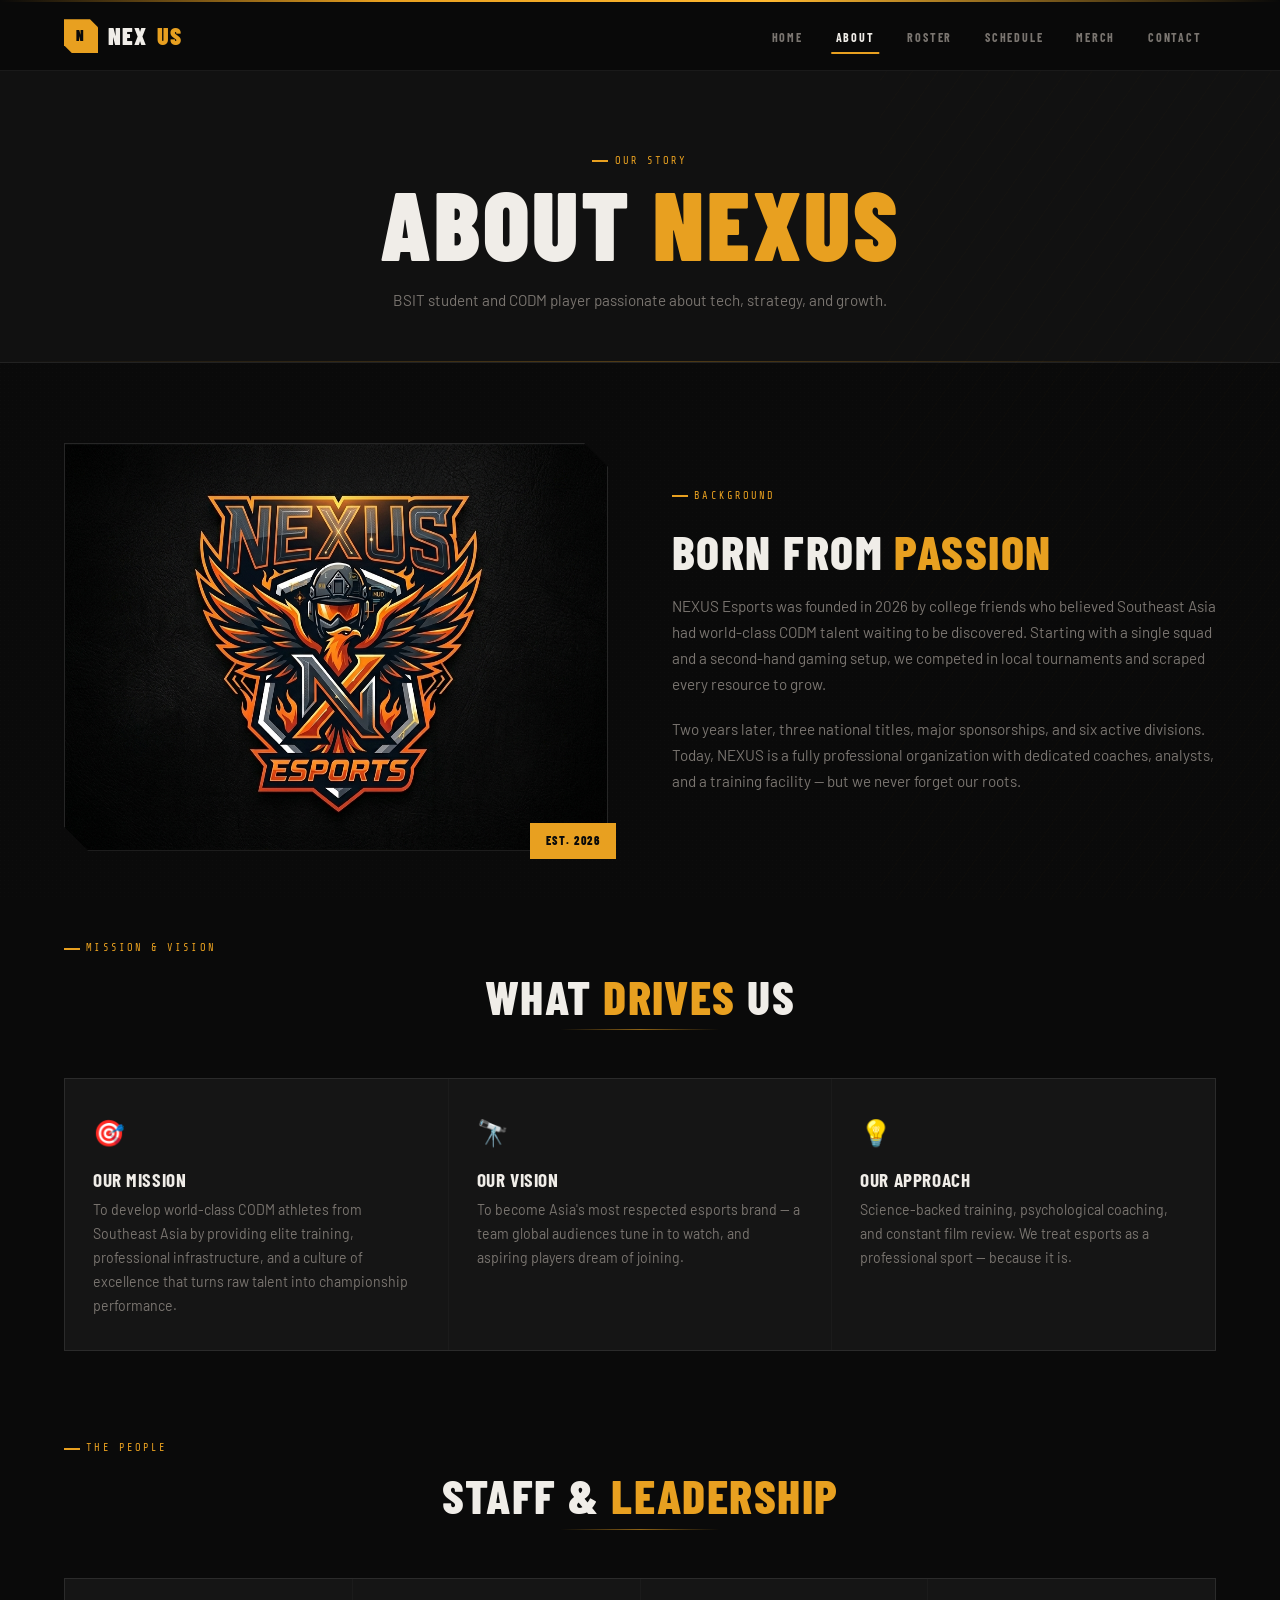
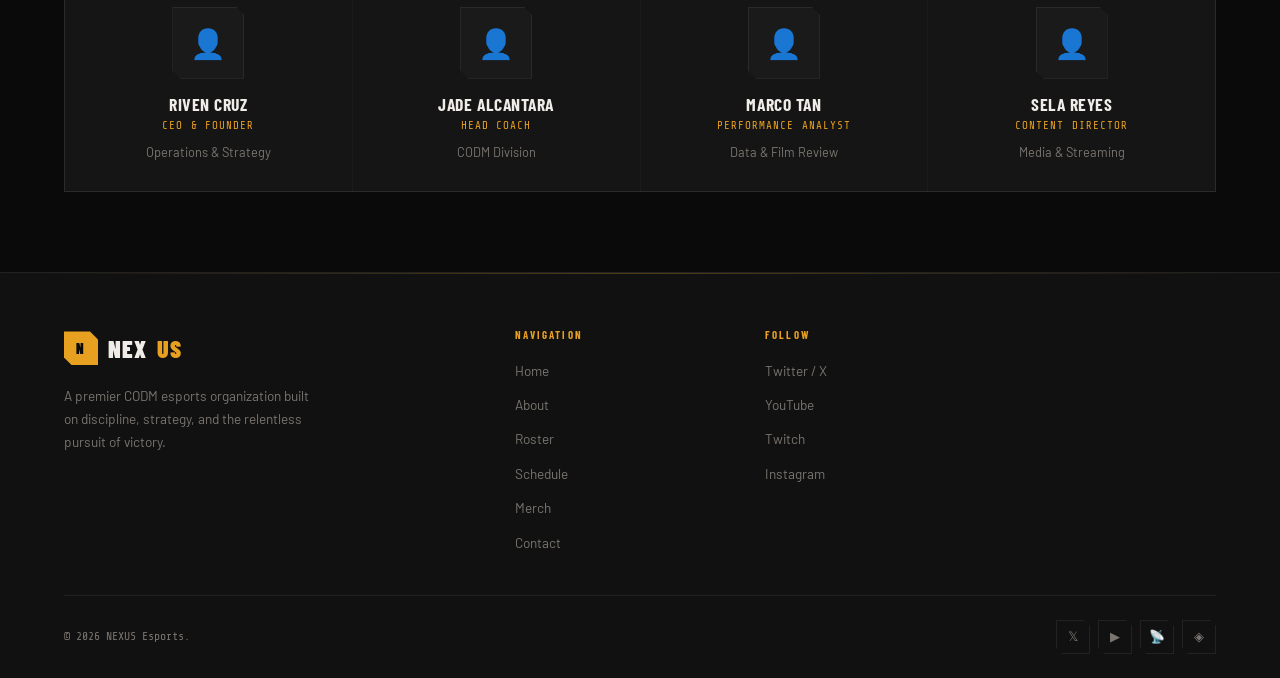
==== src/pages/about.html @ 5bbe3cc0 "init repo" ====
<!DOCTYPE html>
<html lang="en">
<head>
  <meta charset="UTF-8" />
  <meta name="viewport" content="width=device-width, initial-scale=1.0" />
  <title>About — NEXUS Esports</title>
  <link rel="stylesheet" href="../css/style.css" />
</head>
<body>

  <header>
    <div class="nav-container">
      <a href="../../index.html" class="logo">
        <div class="logo-mark">N</div>
        NEX<span>US</span>
      </a>
      <button class="hamburger" id="hamburger" aria-label="Toggle menu">
        <span></span><span></span><span></span>
      </button>
      <nav>
        <ul id="nav-menu">
          <li><a href="../../index.html">Home</a></li>
          <li><a href="about.html" class="active">About</a></li>
          <li><a href="roster.html">Roster</a></li>
          <li><a href="schedule.html">Schedule</a></li>
          <li><a href="merch.html">Merch</a></li>
          <li><a href="contact.html">Contact</a></li>
        </ul>
      </nav>
    </div>
  </header>

  <main>
    <section class="page-hero">
      <div class="container">
        <p class="tag" style="justify-content:center;">Our Story</p>
        <h1>About <span style="color:var(--orange)">NEXUS</span></h1>
        <p>BSIT student and CODM player passionate about tech, strategy, and growth.</p>
      </div>
    </section>

    <section class="section">
      <div class="container">
        <div class="about-layout">

          <div class="about-image-wrap">
             <img src="../images/bg.png" alt="NEXUS Esports Team" class="img-frame" />
            <div class="about-badge">EST. 2026</div>
          </div>

          <div class="about-text">
            <p class="tag">Background</p>
            <h2>Born From <span style="color:var(--orange)">Passion</span></h2>
            <p>
              NEXUS Esports was founded in 2026 by college friends who believed Southeast Asia
              had world-class CODM talent waiting to be discovered. Starting with a single squad
              and a second-hand gaming setup, we competed in local tournaments and scraped every resource to grow.
            </p>

            <p>
              Two years later, three national titles, major sponsorships, 
              and six active divisions. Today, NEXUS is a fully professional 
              organization with dedicated coaches, analysts, and a training
              facility — but we never forget our roots.
              </p>
          </div>
        </div>
      </div>
    </section>

    <section class="section" style="padding-top:0;">
      <div class="container">
        <p class="tag">Mission & Vision</p>
        <h2 class="section-title">What <span>Drives</span> Us</h2>
        <hr class="divider">

        <div class="featured-grid">
          <article class="featured-card">
            <span class="card-icon">🎯</span>
            <h3>Our Mission</h3>
            <p>To develop world-class CODM athletes from Southeast Asia by providing elite training, professional infrastructure, and a culture of excellence that turns raw talent into championship performance.</p>
          </article>

          <article class="featured-card">
            <span class="card-icon">🔭</span>
            <h3>Our Vision</h3>
            <p>To become Asia's most respected esports brand — a team global audiences tune in to watch, and aspiring players dream of joining.</p>
          </article>

          <article class="featured-card">
            <span class="card-icon">💡</span>
            <h3>Our Approach</h3>
            <p>Science-backed training, psychological coaching, and constant film review. We treat esports as a professional sport — because it is.</p>
          </article>
        </div>
      </div>
    </section>

    <section class="section" style="padding-top:0;">
      <div class="container">
        <p class="tag">The People</p>
        <h2 class="section-title">Staff & <span>Leadership</span></h2>
        <hr class="divider">

        <div class="members-grid">
          <div class="member-card">
            <div class="member-avatar">👤</div>
            <h3>Riven Cruz</h3>
            <span class="member-role">CEO & Founder</span>
            <span class="member-game">Operations & Strategy</span>
          </div>
          <div class="member-card">
            <div class="member-avatar">👤</div>
            <h3>Jade Alcantara</h3>
            <span class="member-role">Head Coach</span>
            <span class="member-game">CODM Division</span>
          </div>
          <div class="member-card">
            <div class="member-avatar">👤</div>
            <h3>Marco Tan</h3>
            <span class="member-role">Performance Analyst</span>
            <span class="member-game">Data & Film Review</span>
          </div>
          <div class="member-card">
            <div class="member-avatar">👤</div>
            <h3>Sela Reyes</h3>
            <span class="member-role">Content Director</span>
            <span class="member-game">Media & Streaming</span>
          </div>
        </div>
      </div>
    </section>
  </main>

  <footer>
    <div class="container">
      <div class="footer-grid">
        <div class="footer-brand">
          <a href="../../index.html" class="logo">
            <div class="logo-mark">N</div>
            NEX<span>US</span>
          </a>
          <p>
            A premier CODM esports organization built on discipline, strategy, and the relentless pursuit of victory.
          </p>

        </div>
        <div class="footer-col">
          <h4>Navigation</h4>
          <ul>
            <li><a href="../../index.html">Home</a></li>
            <li><a href="about.html">About</a></li>
            <li><a href="roster.html">Roster</a></li>
            <li><a href="schedule.html">Schedule</a></li>
            <li><a href="merch.html">Merch</a></li>
          <li><a href="contact.html">Contact</a></li>
          </ul>
        </div>
        <div class="footer-col">
          <h4>Follow</h4>
          <ul>
            <li><a href="#">Twitter / X</a></li>
            <li><a href="#">YouTube</a></li>
            <li><a href="#">Twitch</a></li>
            <li><a href="#">Instagram</a></li>
          </ul>
        </div>
      </div>
      <div class="footer-bottom">
        <p>© 2026 NEXUS Esports.</p>
        <div class="social-links">
          <a href="#" aria-label="Twitter">𝕏</a>
          <a href="#" aria-label="YouTube">▶</a>
          <a href="#" aria-label="Twitch">📡</a>
          <a href="#" aria-label="Instagram">◈</a>
        </div>
      </div>
    </div>
  </footer>

  <script>
    const hamburger = document.getElementById('hamburger');
    const navMenu   = document.getElementById('nav-menu');
    hamburger.addEventListener('click', () => navMenu.classList.toggle('open'));
  </script>
</body>
</html>
---- src/css/style.css ----
/* ============================================================
   NEXUS ESPORTS — CODM EDITION
   Call of Duty Mobile Esports Theme
   ============================================================ */

@import url('https://fonts.googleapis.com/css2?family=Barlow+Condensed:ital,wght@0,400;0,600;0,700;0,800;0,900;1,700&family=Barlow:wght@300;400;500;600&family=Share+Tech+Mono&display=swap');

/* ── CSS Variables ── */
:root {
  --bg-dark:      #0a0a0a;
  --bg-mid:       #111111;
  --bg-card:      #151515;
  --bg-card2:     #1a1a1a;
  --orange:       #e8a020;
  --orange-dim:   #b87a10;
  --orange-bright:#ffb830;
  --red:          #c8302a;
  --white:        #f0ede8;
  --text-muted:   #7a7570;
  --border:       rgba(232,160,32,0.2);
  --border-dim:   rgba(255,255,255,0.07);
  --glow:         0 0 20px rgba(232,160,32,0.35);
  --glow-strong:  0 0 40px rgba(232,160,32,0.55);
  --font-display: 'Barlow Condensed', sans-serif;
  --font-body:    'Barlow', sans-serif;
  --font-mono:    'Share Tech Mono', monospace;
}

/* ── Reset & Base ── */
*, *::before, *::after { box-sizing: border-box; margin: 0; padding: 0; }
html { scroll-behavior: smooth; }

body {
  background-color: var(--bg-dark);
  color: var(--white);
  font-family: var(--font-body);
  font-size: 1rem;
  line-height: 1.65;
  overflow-x: hidden;
}

/* Subtle noise texture overlay */
body::before {
  content: '';
  position: fixed;
  inset: 0;
  background-image: url("data:image/svg+xml,%3Csvg xmlns='http://www.w3.org/2000/svg' width='4' height='4'%3E%3Crect width='1' height='1' fill='rgba(255,255,255,0.015)'/%3E%3C/svg%3E");
  background-size: 4px 4px;
  pointer-events: none;
  z-index: 0;
}

/* Diagonal stripes accent (subtle) */
body::after {
  content: '';
  position: fixed;
  top: 0; right: 0;
  width: 400px; height: 100vh;
  background: repeating-linear-gradient(
    -55deg,
    transparent,
    transparent 20px,
    rgba(232,160,32,0.015) 20px,
    rgba(232,160,32,0.015) 21px
  );
  pointer-events: none;
  z-index: 0;
}

/* ── Typography ── */
h1, h2, h3, h4 {
  font-family: var(--font-display);
  letter-spacing: 0.03em;
  line-height: 1.1;
  text-transform: uppercase;
}

h1 { font-size: clamp(2.8rem, 8vw, 6rem); font-weight: 900; }
h2 { font-size: clamp(1.8rem, 4vw, 3rem); font-weight: 800; }
h3 { font-size: clamp(1.2rem, 2.5vw, 1.6rem); font-weight: 700; }
h4 { font-size: 1rem; font-weight: 700; letter-spacing: 0.1em; }

p { font-size: 0.95rem; color: var(--text-muted); font-weight: 400; line-height: 1.7; }

a { color: var(--orange); text-decoration: none; transition: color 0.25s; }
a:hover { color: var(--orange-bright); }

img { max-width: 100%; display: block; }
ul { list-style: none; }

/* ── Utility ── */
.container {
  max-width: 1200px;
  margin: 0 auto;
  padding: 0 1.5rem;
  position: relative;
  z-index: 1;
}

.section { padding: 5rem 0; }

.section-title {
  text-align: center;
  margin-bottom: 0.4rem;
  color: var(--white);
}

.section-title span { color: var(--orange); }

.tag {
  display: inline-flex;
  align-items: center;
  gap: 0.4rem;
  font-family: var(--font-mono);
  font-size: 0.65rem;
  color: var(--orange);
  letter-spacing: 0.2em;
  text-transform: uppercase;
  margin-bottom: 0.75rem;
}

.tag::before {
  content: '';
  display: inline-block;
  width: 16px;
  height: 2px;
  background: var(--orange);
}

.divider {
  height: 1px;
  background: linear-gradient(90deg, transparent, var(--orange), transparent);
  margin: 0 auto 3rem;
  width: 160px;
  border: none;
  opacity: 0.6;
}

/* Clip-path accent corner */
.clip-corner {
  clip-path: polygon(0 0, calc(100% - 16px) 0, 100% 16px, 100% 100%, 0 100%);
}

.clip-corner-both {
  clip-path: polygon(0 0, calc(100% - 16px) 0, 100% 16px, 100% 100%, 16px 100%, 0 calc(100% - 16px));
}

/* ── Buttons ── */
.btn {
  display: inline-block;
  font-family: var(--font-display);
  font-size: 0.85rem;
  font-weight: 800;
  letter-spacing: 0.2em;
  text-transform: uppercase;
  padding: 0.8rem 2.2rem;
  cursor: pointer;
  transition: all 0.25s ease;
  border: none;
  clip-path: polygon(0 0, calc(100% - 10px) 0, 100% 10px, 100% 100%, 10px 100%, 0 calc(100% - 10px));
}

.btn-primary {
  background: var(--orange);
  color: #0a0a0a;
}
.btn-primary:hover {
  background: var(--orange-bright);
  color: #0a0a0a;
  box-shadow: var(--glow);
  transform: translateY(-2px);
}

.btn-outline {
  background: transparent;
  color: var(--white);
  border: 1px solid rgba(255,255,255,0.25);
  clip-path: polygon(0 0, calc(100% - 10px) 0, 100% 10px, 100% 100%, 10px 100%, 0 calc(100% - 10px));
}
.btn-outline:hover {
  border-color: var(--orange);
  color: var(--orange);
  transform: translateY(-2px);
}

/* ── Header / Nav ── */
header {
  position: sticky;
  top: 0;
  z-index: 999;
  background: rgba(10,10,10,0.97);
  backdrop-filter: blur(16px);
  border-bottom: 1px solid var(--border-dim);
}

/* Top accent bar */
header::before {
  content: '';
  display: block;
  height: 2px;
  background: linear-gradient(90deg, transparent 0%, var(--orange) 30%, var(--orange-bright) 60%, transparent 100%);
}

.nav-container {
  display: flex;
  align-items: center;
  justify-content: space-between;
  padding: 0.9rem 1.5rem;
  max-width: 1200px;
  margin: 0 auto;
}

.logo {
  display: flex;
  align-items: center;
  gap: 0.6rem;
  font-family: var(--font-display);
  font-size: 1.5rem;
  font-weight: 900;
  color: var(--white);
  text-decoration: none;
  text-transform: uppercase;
  letter-spacing: 0.05em;
}

.logo-mark {
  width: 34px;
  height: 34px;
  background: var(--orange);
  clip-path: polygon(0 0, calc(100% - 8px) 0, 100% 8px, 100% 100%, 8px 100%, 0 calc(100% - 8px));
  display: flex;
  align-items: center;
  justify-content: center;
  font-size: 0.9rem;
  font-weight: 900;
  color: #0a0a0a;
  flex-shrink: 0;
}

.logo span { color: var(--orange); }

nav ul {
  display: flex;
  gap: 0.25rem;
  align-items: center;
}

nav ul li a {
  font-family: var(--font-display);
  font-size: 0.75rem;
  font-weight: 700;
  letter-spacing: 0.15em;
  text-transform: uppercase;
  color: var(--text-muted);
  transition: color 0.25s;
  padding: 0.5rem 0.9rem;
  position: relative;
}

nav ul li a::after {
  content: '';
  position: absolute;
  bottom: -2px; left: 50%;
  transform: translateX(-50%);
  width: 0; height: 2px;
  background: var(--orange);
  transition: width 0.25s;
}

nav ul li a:hover,
nav ul li a.active {
  color: var(--white);
}

nav ul li a:hover::after,
nav ul li a.active::after { width: 70%; }

/* Hamburger */
.hamburger {
  display: none;
  flex-direction: column;
  gap: 5px;
  cursor: pointer;
  background: none;
  border: none;
  padding: 4px;
}

.hamburger span {
  display: block;
  width: 22px;
  height: 2px;
  background: var(--white);
  transition: all 0.3s;
}

/* ── Hero ── */
.hero {
  min-height: 100vh;
  display: flex;
  align-items: center;
  position: relative;
  overflow: hidden;
}

.hero-bg {
  position: absolute;
  inset: 0;
  z-index: 0;
}

/* Dark camo-inspired abstract background */
.hero-bg::before {
  content: '';
  position: absolute;
  inset: 0;
  background:
    radial-gradient(ellipse 80% 70% at 70% 50%, rgba(232,160,32,0.06) 0%, transparent 60%),
    radial-gradient(ellipse 50% 60% at 20% 30%, rgba(200,48,42,0.04) 0%, transparent 50%),
    linear-gradient(180deg, rgba(10,10,10,0) 0%, rgba(10,10,10,0.5) 100%);
}

/* Tactical grid lines */
.hero-bg::after {
  content: '';
  position: absolute;
  inset: 0;
  background-image:
    linear-gradient(rgba(255,255,255,0.025) 1px, transparent 1px),
    linear-gradient(90deg, rgba(255,255,255,0.025) 1px, transparent 1px);
  background-size: 60px 60px;
  mask-image: linear-gradient(to right, transparent 0%, black 30%, black 70%, transparent 100%);
}

.hero-content {
  position: relative;
  z-index: 1;
  max-width: 750px;
}

.hero-eyebrow {
  font-family: var(--font-mono);
  font-size: 0.7rem;
  color: var(--orange);
  letter-spacing: 0.25em;
  text-transform: uppercase;
  margin-bottom: 1rem;
  display: flex;
  align-items: center;
  gap: 0.75rem;
}

.hero-eyebrow::before {
  content: '';
  display: inline-block;
  width: 24px;
  height: 1px;
  background: var(--orange);
}

.hero h1 {
  margin-bottom: 1.2rem;
  color: var(--white);
  font-style: italic;
  line-height: 0.95;
}

.hero h1 .highlight {
  color: var(--orange);
  -webkit-text-stroke: 0px;
}

.hero h1 .outline-text {
  -webkit-text-stroke: 1.5px var(--white);
  color: transparent;
}

.hero > .container > .hero-content > p {
  font-size: 1rem;
  color: var(--text-muted);
  margin-bottom: 2.5rem;
  max-width: 520px;
  border-left: 2px solid var(--orange);
  padding-left: 1rem;
}

.hero-buttons {
  display: flex;
  gap: 1rem;
  flex-wrap: wrap;
}

/* Side accent panel */
.hero-panel {
  position: absolute;
  right: 0;
  top: 0;
  width: 42%;
  height: 100%;
  z-index: 0;
  overflow: hidden;
}

.hero-panel::before {
  content: '';
  position: absolute;
  inset: 0;
  background: linear-gradient(135deg, #0a0a0a 0%, #141414 40%, #111111 100%);
  clip-path: polygon(15% 0%, 100% 0%, 100% 100%, 0% 100%);
}

/* Crosshair decoration */
.crosshair {
  position: absolute;
  right: 12%;
  top: 50%;
  transform: translateY(-50%);
  width: 200px;
  height: 200px;
  z-index: 1;
  opacity: 0.12;
}

.crosshair::before,
.crosshair::after {
  content: '';
  position: absolute;
  background: var(--orange);
}

.crosshair::before {
  width: 100%; height: 1px;
  top: 50%; left: 0;
}

.crosshair::after {
  width: 1px; height: 100%;
  left: 50%; top: 0;
}

/* Animated targeting ring */
.target-ring {
  position: absolute;
  right: 8%;
  top: 50%;
  transform: translateY(-50%);
  width: 260px;
  height: 260px;
  border: 1px solid rgba(232,160,32,0.15);
  border-radius: 50%;
  z-index: 1;
}

.target-ring::after {
  content: '';
  position: absolute;
  inset: 20px;
  border: 1px solid rgba(232,160,32,0.08);
  border-radius: 50%;
  animation: pulsePing 3s ease-in-out infinite;
}

@keyframes pulsePing {
  0%, 100% { transform: scale(1); opacity: 0.5; }
  50% { transform: scale(1.05); opacity: 1; }
}

/* Scroll indicator */
.scroll-hint {
  position: absolute;
  bottom: 2rem;
  left: 50%;
  transform: translateX(-50%);
  font-family: var(--font-mono);
  font-size: 0.62rem;
  color: var(--text-muted);
  text-align: center;
  letter-spacing: 0.2em;
  z-index: 1;
}

.scroll-hint::before {
  content: '';
  display: block;
  width: 1px;
  height: 35px;
  background: linear-gradient(to bottom, transparent, var(--orange));
  margin: 0 auto 0.5rem;
  animation: scrollLine 1.8s ease-in-out infinite;
}

@keyframes scrollLine {
  0%, 100% { opacity: 0.3; }
  50% { opacity: 1; }
}

/* ── Stats bar ── */
.stats-bar {
  background: var(--bg-card);
  border-top: 1px solid var(--border-dim);
  border-bottom: 1px solid var(--border-dim);
  padding: 1.8rem 0;
  position: relative;
}

.stats-bar::before {
  content: '';
  position: absolute;
  top: 0; left: 0; right: 0;
  height: 1px;
  background: linear-gradient(90deg, transparent, var(--orange), transparent);
  opacity: 0.4;
}

.stats-grid {
  display: flex;
  justify-content: space-around;
  flex-wrap: wrap;
  gap: 2rem;
}

.stat-item {
  text-align: center;
  position: relative;
}

.stat-item::after {
  content: '';
  position: absolute;
  right: -1.5rem;
  top: 50%;
  transform: translateY(-50%);
  width: 1px;
  height: 40px;
  background: var(--border-dim);
}

.stat-item:last-child::after { display: none; }

.stat-number {
  font-family: var(--font-display);
  font-size: 2.4rem;
  font-weight: 900;
  color: var(--orange);
  display: block;
  line-height: 1;
  letter-spacing: -0.02em;
}

.stat-label {
  font-size: 0.68rem;
  color: var(--text-muted);
  letter-spacing: 0.15em;
  text-transform: uppercase;
  font-family: var(--font-mono);
  margin-top: 0.3rem;
  display: block;
}

/* ── Featured / Cards ── */
.featured-grid {
  display: grid;
  grid-template-columns: repeat(3, 1fr);
  gap: 1px;
  background: var(--border-dim);
  border: 1px solid var(--border-dim);
}

.featured-card {
  background: var(--bg-card);
  padding: 2rem 1.75rem;
  position: relative;
  overflow: hidden;
  transition: background 0.3s;
}

.featured-card::before {
  content: '';
  position: absolute;
  top: 0; left: 0;
  width: 0; height: 2px;
  background: var(--orange);
  transition: width 0.4s;
}

.featured-card:hover::before { width: 100%; }
.featured-card:hover { background: var(--bg-card2); }

.card-icon {
  font-size: 1.6rem;
  margin-bottom: 1rem;
  display: block;
}

.featured-card h3 {
  color: var(--white);
  margin-bottom: 0.5rem;
  font-size: 1.2rem;
}

.featured-card p { font-size: 0.88rem; }

/* ── Page hero (inner pages) ── */
.page-hero {
  padding: 4.5rem 0 3rem;
  text-align: center;
  position: relative;
  border-bottom: 1px solid var(--border-dim);
  background: var(--bg-mid);
}

.page-hero::before {
  content: '';
  position: absolute;
  bottom: 0; left: 0; right: 0;
  height: 1px;
  background: linear-gradient(90deg, transparent, var(--orange), transparent);
  opacity: 0.3;
}

.page-hero h1 { margin-bottom: 0.75rem; }
.page-hero p  { max-width: 600px; margin: 0 auto; }

/* ── About Page ── */
.about-layout {
  display: grid;
  grid-template-columns: 1fr 1fr;
  gap: 4rem;
  align-items: center;
}

.about-image-wrap { position: relative; }

.img-frame {
  width: 100%;
  aspect-ratio: 4/3;
  background: var(--bg-card);
  border: 1px solid var(--border-dim);
  clip-path: polygon(0 0, calc(100% - 24px) 0, 100% 24px, 100% 100%, 24px 100%, 0 calc(100% - 24px));
  display: flex;
  align-items: center;
  justify-content: center;
  font-size: 5rem;
  position: relative;
  overflow: hidden;
}

.img-frame::after {
  content: '';
  position: absolute;
  inset: 0;
  background: linear-gradient(135deg, rgba(232,160,32,0.05) 0%, transparent 60%);
}

.about-badge {
  position: absolute;
  bottom: -0.5rem;
  right: -0.5rem;
  background: var(--orange);
  color: #0a0a0a;
  font-family: var(--font-display);
  font-size: 0.75rem;
  font-weight: 800;
  padding: 0.5rem 1rem;
  letter-spacing: 0.12em;
  text-transform: uppercase;
}

.about-text h2 { margin-bottom: 1rem; }
.about-text p  { margin-bottom: 1.25rem; }

.values-list {
  display: grid;
  grid-template-columns: 1fr 1fr;
  gap: 0.5rem;
  margin-top: 1.5rem;
}

.value-item {
  display: flex;
  align-items: center;
  gap: 0.5rem;
  font-size: 0.85rem;
  color: var(--text-muted);
  font-family: var(--font-display);
  font-weight: 600;
  letter-spacing: 0.05em;
  text-transform: uppercase;
}

.value-item::before {
  content: '▸';
  color: var(--orange);
  font-size: 0.7rem;
  flex-shrink: 0;
}

/* Members section */
.members-grid {
  display: grid;
  grid-template-columns: repeat(4, 1fr);
  gap: 1px;
  background: var(--border-dim);
  border: 1px solid var(--border-dim);
}

.member-card {
  background: var(--bg-card);
  padding: 1.75rem 1.25rem;
  text-align: center;
  transition: background 0.3s;
  position: relative;
  overflow: hidden;
}

.member-card::after {
  content: '';
  position: absolute;
  bottom: 0; left: 0;
  width: 0; height: 2px;
  background: var(--orange);
  transition: width 0.3s;
}

.member-card:hover::after { width: 100%; }
.member-card:hover { background: var(--bg-card2); }

.member-avatar {
  width: 72px;
  height: 72px;
  background: var(--bg-card2);
  border: 1px solid var(--border-dim);
  clip-path: polygon(0 0, calc(100% - 8px) 0, 100% 8px, 100% 100%, 8px 100%, 0 calc(100% - 8px));
  margin: 0 auto 1rem;
  display: flex;
  align-items: center;
  justify-content: center;
  font-size: 1.8rem;
}

.member-card h3 {
  font-size: 1.1rem;
  margin-bottom: 0.2rem;
  color: var(--white);
}

.member-role {
  font-family: var(--font-mono);
  font-size: 0.68rem;
  color: var(--orange);
  margin-bottom: 0.4rem;
  letter-spacing: 0.1em;
  text-transform: uppercase;
  display: block;
}

.member-game {
  font-size: 0.8rem;
  color: var(--text-muted);
  display: block;
}

/* ── Roster / Games Grid ── */
.games-grid {
  display: grid;
  grid-template-columns: repeat(3, 1fr);
  gap: 1px;
  background: var(--border-dim);
  border: 1px solid var(--border-dim);
}

.game-card {
  background: var(--bg-card);
  overflow: hidden;
  transition: background 0.3s;
  position: relative;
}

.game-card:hover { background: var(--bg-card2); }

.game-card:hover .game-thumb::after {
  opacity: 1;
}

.game-thumb {
  aspect-ratio: 16/9;
  background: var(--bg-card2);
  display: flex;
  align-items: center;
  justify-content: center;
  font-size: 3rem;
  position: relative;
  overflow: hidden;
}

.game-thumb::before {
  content: '';
  position: absolute;
  inset: 0;
  background: repeating-linear-gradient(
    -45deg,
    transparent,
    transparent 10px,
    rgba(232,160,32,0.03) 10px,
    rgba(232,160,32,0.03) 11px
  );
}

.game-thumb::after {
  content: '';
  position: absolute;
  bottom: 0; left: 0; right: 0;
  height: 2px;
  background: var(--orange);
  opacity: 0;
  transition: opacity 0.3s;
}

.game-body { padding: 1.25rem 1.5rem 1.5rem; }
.game-body h3 { margin-bottom: 0.4rem; color: var(--white); font-size: 1.15rem; }
.game-body p  { font-size: 0.85rem; margin-bottom: 1rem; }

.game-meta {
  display: flex;
  gap: 0.4rem;
  flex-wrap: wrap;
}

.badge {
  font-family: var(--font-mono);
  font-size: 0.62rem;
  padding: 0.2rem 0.55rem;
  border: 1px solid var(--border);
  color: var(--orange);
  letter-spacing: 0.08em;
  text-transform: uppercase;
}

/* ── Schedule / Table ── */
.table-wrapper {
  overflow-x: auto;
  border: 1px solid var(--border-dim);
}

table {
  width: 100%;
  border-collapse: collapse;
  font-family: var(--font-body);
}

thead { background: var(--bg-card2); }

thead th {
  font-family: var(--font-display);
  font-size: 0.7rem;
  letter-spacing: 0.15em;
  text-transform: uppercase;
  color: var(--orange);
  padding: 1rem 1.25rem;
  text-align: left;
  border-bottom: 1px solid var(--border-dim);
  white-space: nowrap;
  font-weight: 700;
}

tbody tr {
  border-bottom: 1px solid rgba(255,255,255,0.04);
  transition: background 0.2s;
}

tbody tr:hover { background: rgba(232,160,32,0.04); }

tbody td {
  padding: 0.85rem 1.25rem;
  font-size: 0.9rem;
  color: var(--white);
  vertical-align: middle;
}

.rank-num {
  font-family: var(--font-mono);
  color: var(--orange);
  font-size: 0.85rem;
}

.status-badge {
  display: inline-block;
  font-size: 0.65rem;
  font-family: var(--font-mono);
  padding: 0.2rem 0.6rem;
  letter-spacing: 0.1em;
  text-transform: uppercase;
}

.status-win  { background: rgba(80,200,100,0.1); color: #5fc878; border: 1px solid rgba(80,200,100,0.3); }
.status-loss { background: rgba(200,48,42,0.1);  color: #e05a54; border: 1px solid rgba(200,48,42,0.3); }
.status-upcoming { background: rgba(232,160,32,0.1); color: var(--orange); border: 1px solid var(--border); }

/* ── Contact Page ── */
.contact-layout {
  display: grid;
  grid-template-columns: 1fr 1.6fr;
  gap: 4rem;
  align-items: start;
}

.contact-info h2 { margin-bottom: 1rem; }
.contact-info p  { margin-bottom: 2rem; }

.info-items {
  display: flex;
  flex-direction: column;
  gap: 1.25rem;
}

.info-item {
  display: flex;
  align-items: flex-start;
  gap: 1rem;
}

.info-icon {
  width: 38px; height: 38px;
  background: var(--bg-card2);
  border: 1px solid var(--border-dim);
  clip-path: polygon(0 0, calc(100% - 6px) 0, 100% 6px, 100% 100%, 6px 100%, 0 calc(100% - 6px));
  display: flex;
  align-items: center;
  justify-content: center;
  font-size: 1rem;
  flex-shrink: 0;
}

.info-text { font-size: 0.88rem; color: var(--text-muted); }
.info-text strong {
  display: block;
  color: var(--white);
  font-family: var(--font-mono);
  font-size: 0.72rem;
  margin-bottom: 0.2rem;
  letter-spacing: 0.1em;
  text-transform: uppercase;
}

/* Form */
.contact-form-wrap {
  background: var(--bg-card);
  border: 1px solid var(--border-dim);
  padding: 2.5rem;
  clip-path: polygon(0 0, calc(100% - 20px) 0, 100% 20px, 100% 100%, 0 100%);
}

.form-grid {
  display: grid;
  grid-template-columns: 1fr 1fr;
  gap: 1.25rem;
}

.form-full { grid-column: 1 / -1; }

.form-group {
  display: flex;
  flex-direction: column;
  gap: 0.4rem;
}

.form-group label {
  font-family: var(--font-mono);
  font-size: 0.65rem;
  color: var(--orange);
  letter-spacing: 0.15em;
  text-transform: uppercase;
}

.form-group input,
.form-group select,
.form-group textarea {
  background: var(--bg-dark);
  border: 1px solid var(--border-dim);
  color: var(--white);
  font-family: var(--font-body);
  font-size: 0.9rem;
  padding: 0.7rem 1rem;
  outline: none;
  transition: border-color 0.25s;
  width: 100%;
}

.form-group input:focus,
.form-group select:focus,
.form-group textarea:focus {
  border-color: var(--orange);
}

.form-group select option { background: var(--bg-dark); }

.form-group textarea {
  resize: vertical;
  min-height: 130px;
}

.form-submit { margin-top: 1rem; }
.form-submit .btn { width: 100%; text-align: center; font-size: 0.8rem; padding: 1rem; }

/* ── Footer ── */
footer {
  background: var(--bg-mid);
  border-top: 1px solid var(--border-dim);
  padding: 3.5rem 0 1.5rem;
  position: relative;
  z-index: 1;
}

footer::before {
  content: '';
  position: absolute;
  top: 0; left: 0; right: 0;
  height: 1px;
  background: linear-gradient(90deg, transparent, var(--orange), transparent);
  opacity: 0.3;
}

.footer-grid {
  display: grid;
  grid-template-columns: 2fr 1fr 1fr 1fr;
  gap: 3rem;
  margin-bottom: 2.5rem;
}

.footer-brand .logo { margin-bottom: 1rem; }
.footer-brand p { font-size: 0.85rem; max-width: 260px; }

.footer-col h4 {
  font-size: 0.68rem;
  letter-spacing: 0.2em;
  color: var(--orange);
  margin-bottom: 1rem;
  text-transform: uppercase;
  font-family: var(--font-display);
  font-weight: 700;
}

.footer-col ul { display: flex; flex-direction: column; gap: 0.5rem; }
.footer-col ul li a { color: var(--text-muted); font-size: 0.85rem; transition: color 0.25s; }
.footer-col ul li a:hover { color: var(--white); }

.footer-bottom {
  border-top: 1px solid var(--border-dim);
  padding-top: 1.5rem;
  display: flex;
  justify-content: space-between;
  align-items: center;
  flex-wrap: wrap;
  gap: 1rem;
}

.footer-bottom p {
  font-size: 0.72rem;
  font-family: var(--font-mono);
  color: var(--text-muted);
}

.social-links {
  display: flex;
  gap: 0.5rem;
}

.social-links a {
  width: 34px; height: 34px;
  border: 1px solid var(--border-dim);
  clip-path: polygon(0 0, calc(100% - 6px) 0, 100% 6px, 100% 100%, 6px 100%, 0 calc(100% - 6px));
  display: flex;
  align-items: center;
  justify-content: center;
  font-size: 0.8rem;
  color: var(--text-muted);
  transition: all 0.25s;
}

.social-links a:hover {
  border-color: var(--orange);
  color: var(--orange);
  background: rgba(232,160,32,0.1);
}

/* ── Responsive ── */
@media (max-width: 1024px) {
  .featured-grid    { grid-template-columns: repeat(2, 1fr); }
  .games-grid       { grid-template-columns: repeat(2, 1fr); }
  .members-grid     { grid-template-columns: repeat(2, 1fr); }
  .about-layout     { grid-template-columns: 1fr; }
  .footer-grid      { grid-template-columns: 1fr 1fr; }
  .contact-layout   { grid-template-columns: 1fr; }
  .hero-panel       { display: none; }
  .target-ring      { display: none; }
  .crosshair        { display: none; }
}

@media (max-width: 768px) {
  .hamburger { display: flex; }

  nav ul {
    display: none;
    position: absolute;
    top: 100%;
    left: 0; right: 0;
    background: rgba(10,10,10,0.99);
    flex-direction: column;
    padding: 1.5rem;
    gap: 1rem;
    border-bottom: 1px solid var(--border-dim);
  }

  nav ul.open { display: flex; }

  .featured-grid  { grid-template-columns: 1fr; }
  .games-grid     { grid-template-columns: 1fr; }
  .members-grid   { grid-template-columns: repeat(2, 1fr); }
  .footer-grid    { grid-template-columns: 1fr; gap: 2rem; }
  .form-grid      { grid-template-columns: 1fr; }
  .values-list    { grid-template-columns: 1fr; }
  .stats-grid     { gap: 1rem; }
  .hero-buttons   { flex-direction: column; }
  .contact-layout { grid-template-columns: 1fr; }
  .footer-bottom  { flex-direction: column; text-align: center; }
}

@media (max-width: 480px) {
  .members-grid      { grid-template-columns: 1fr; }
  .contact-form-wrap { padding: 1.5rem; }
}

/* ── Animations ── */
@keyframes fadeInUp {
  from { opacity: 0; transform: translateY(20px); }
  to   { opacity: 1; transform: translateY(0); }
}

.animate-in {
  animation: fadeInUp 0.5s ease forwards;
}

.delay-1 { animation-delay: 0.1s; }
.delay-2 { animation-delay: 0.2s; }
.delay-3 { animation-delay: 0.3s; }
.delay-4 { animation-delay: 0.4s; }

/* ── Merch Page ── */
.merch-cell {
  display: flex;
  align-items: center;
  gap: 0.75rem;
}

.merch-img {
  width: 64px;
  height: 64px;
  object-fit: cover;
  flex-shrink: 0;
  border: 1px solid var(--border-dim);
  display: block;
}

.payment-options {
  display: flex;
  flex-wrap: wrap;
  gap: 1rem;
  margin-top: 0.4rem;
}

.payment-opt {
  display: flex;
  align-items: center;
  gap: 0.5rem;
  font-size: 0.85rem;
  color: var(--white);
  cursor: pointer;
  font-family: var(--font-body);
}

.payment-opt input[type="radio"] {
  accent-color: var(--orange);
  width: 14px;
  height: 14px;
}

@media (max-width: 768px) {
  .merch-cell { flex-direction: column; align-items: flex-start; gap: 0.4rem; }
  .merch-img-placeholder { width: 44px; height: 44px; }
}



.merch-img {
  cursor: pointer;
  transition: transform 0.3s ease;
}

.merch-img:hover {
  transform: scale(1.08);
}

.image-modal {
  display: none;
  position: fixed;
  z-index: 9999;
  inset: 0;
  background: rgba(0, 0, 0, 0.85);
  justify-content: center;
  align-items: center;
  padding: 20px;
}

.modal-content {
  max-width: 90%;
  max-height: 90%;
  border-radius: 12px;
  object-fit: contain;
}

.close-modal {
  position: absolute;
  top: 25px;
  right: 40px;
  color: white;
  font-size: 45px;
  font-weight: bold;
  cursor: pointer;
}
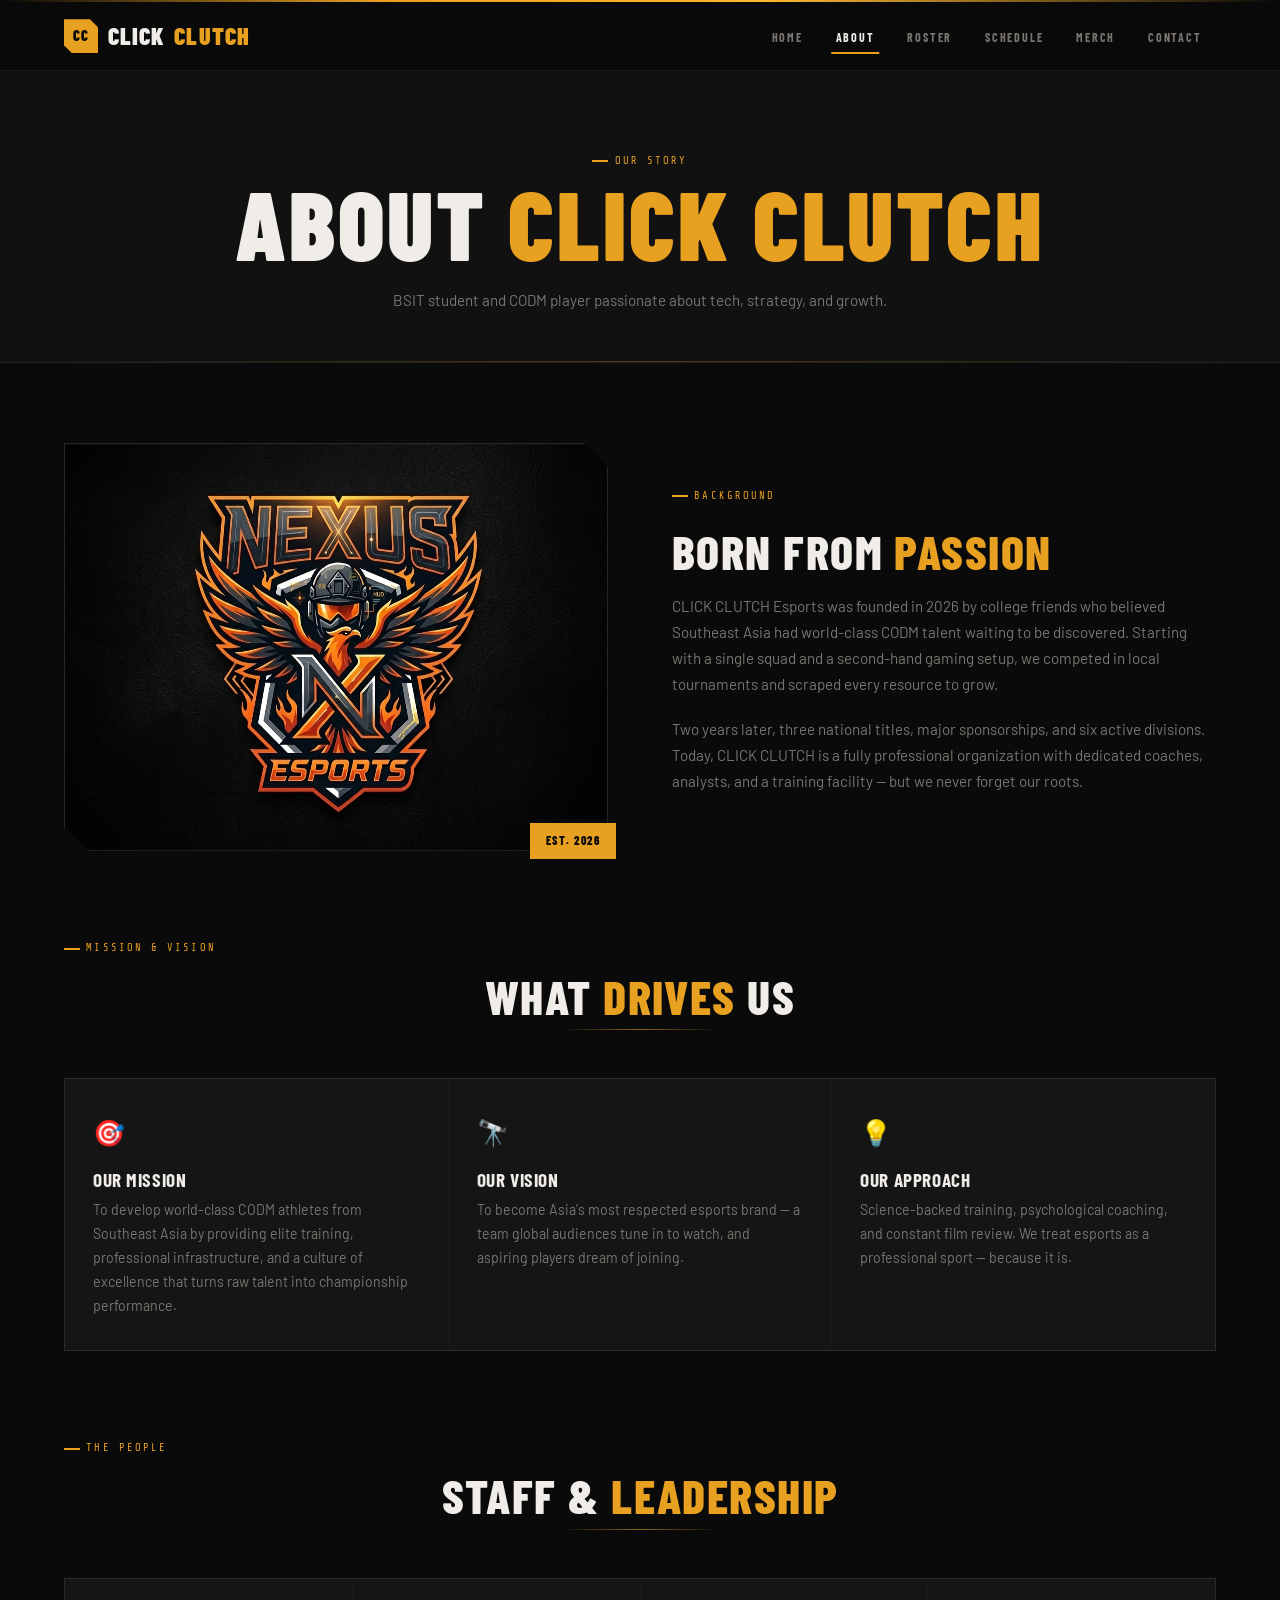
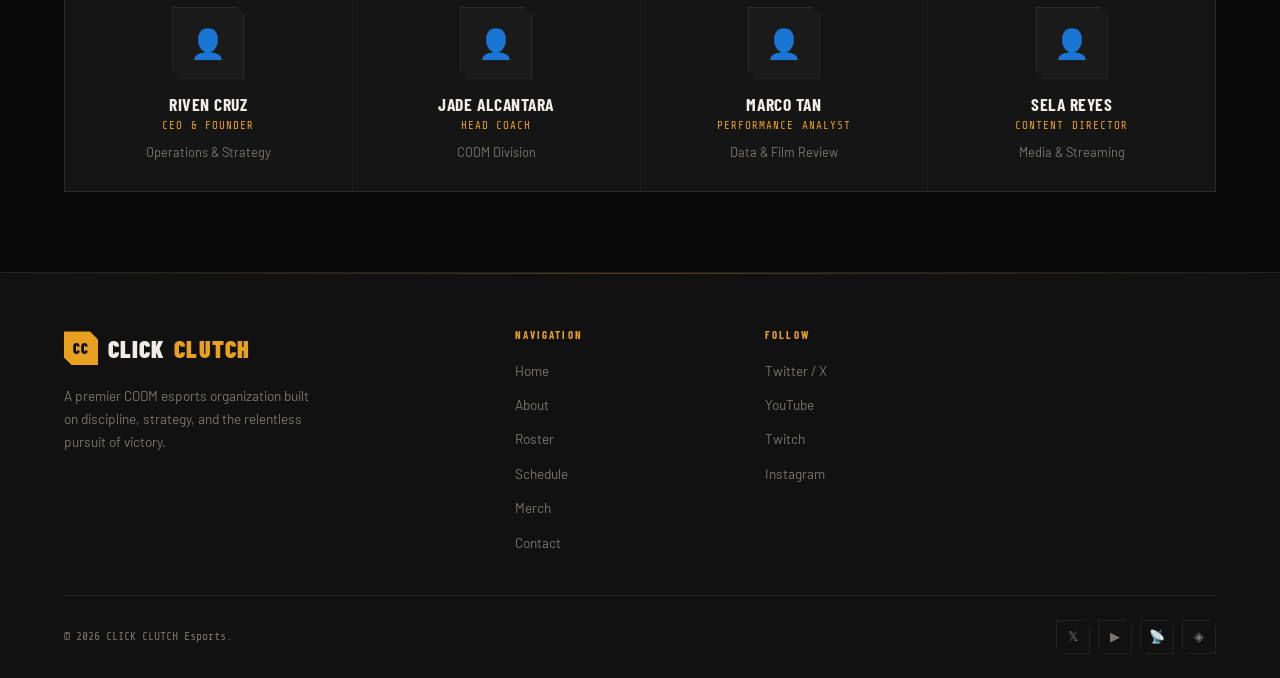
==== commit bec4d0c3: "change name/logo/merch" ====
--- a/src/pages/about.html
+++ b/src/pages/about.html
@@ -3,7 +3,7 @@
 <head>
   <meta charset="UTF-8" />
   <meta name="viewport" content="width=device-width, initial-scale=1.0" />
-  <title>About — NEXUS Esports</title>
+  <title>About</title>
   <link rel="stylesheet" href="../css/style.css" />
 </head>
 <body>
@@ -11,8 +11,8 @@
   <header>
     <div class="nav-container">
       <a href="../../index.html" class="logo">
-        <div class="logo-mark">N</div>
-        NEX<span>US</span>
+        <div class="logo-mark">CC</div>
+            CLICK<span>CLUTCH</span>
       </a>
       <button class="hamburger" id="hamburger" aria-label="Toggle menu">
         <span></span><span></span><span></span>
@@ -34,7 +34,7 @@
     <section class="page-hero">
       <div class="container">
         <p class="tag" style="justify-content:center;">Our Story</p>
-        <h1>About <span style="color:var(--orange)">NEXUS</span></h1>
+        <h1>About <span style="color:var(--orange)">CLICK CLUTCH</span></h1>
         <p>BSIT student and CODM player passionate about tech, strategy, and growth.</p>
       </div>
     </section>
@@ -44,7 +44,7 @@
         <div class="about-layout">
 
           <div class="about-image-wrap">
-             <img src="../images/bg.png" alt="NEXUS Esports Team" class="img-frame" />
+             <img src="../images/bg.png" alt="CLICK CLUTCH Esports Team" class="img-frame" />
             <div class="about-badge">EST. 2026</div>
           </div>
 
@@ -52,14 +52,14 @@
             <p class="tag">Background</p>
             <h2>Born From <span style="color:var(--orange)">Passion</span></h2>
             <p>
-              NEXUS Esports was founded in 2026 by college friends who believed Southeast Asia
+              CLICK CLUTCH Esports was founded in 2026 by college friends who believed Southeast Asia
               had world-class CODM talent waiting to be discovered. Starting with a single squad
               and a second-hand gaming setup, we competed in local tournaments and scraped every resource to grow.
             </p>
 
             <p>
               Two years later, three national titles, major sponsorships, 
-              and six active divisions. Today, NEXUS is a fully professional 
+              and six active divisions. Today, CLICK CLUTCH is a fully professional 
               organization with dedicated coaches, analysts, and a training
               facility — but we never forget our roots.
               </p>
@@ -137,8 +137,8 @@
       <div class="footer-grid">
         <div class="footer-brand">
           <a href="../../index.html" class="logo">
-            <div class="logo-mark">N</div>
-            NEX<span>US</span>
+            <div class="logo-mark">CC</div>
+            CLICK<span>CLUTCH</span>
           </a>
           <p>
             A premier CODM esports organization built on discipline, strategy, and the relentless pursuit of victory.
@@ -167,7 +167,7 @@
         </div>
       </div>
       <div class="footer-bottom">
-        <p>© 2026 NEXUS Esports.</p>
+        <p>© 2026 CLICK CLUTCH Esports.</p>
         <div class="social-links">
           <a href="#" aria-label="Twitter">𝕏</a>
           <a href="#" aria-label="YouTube">▶</a>
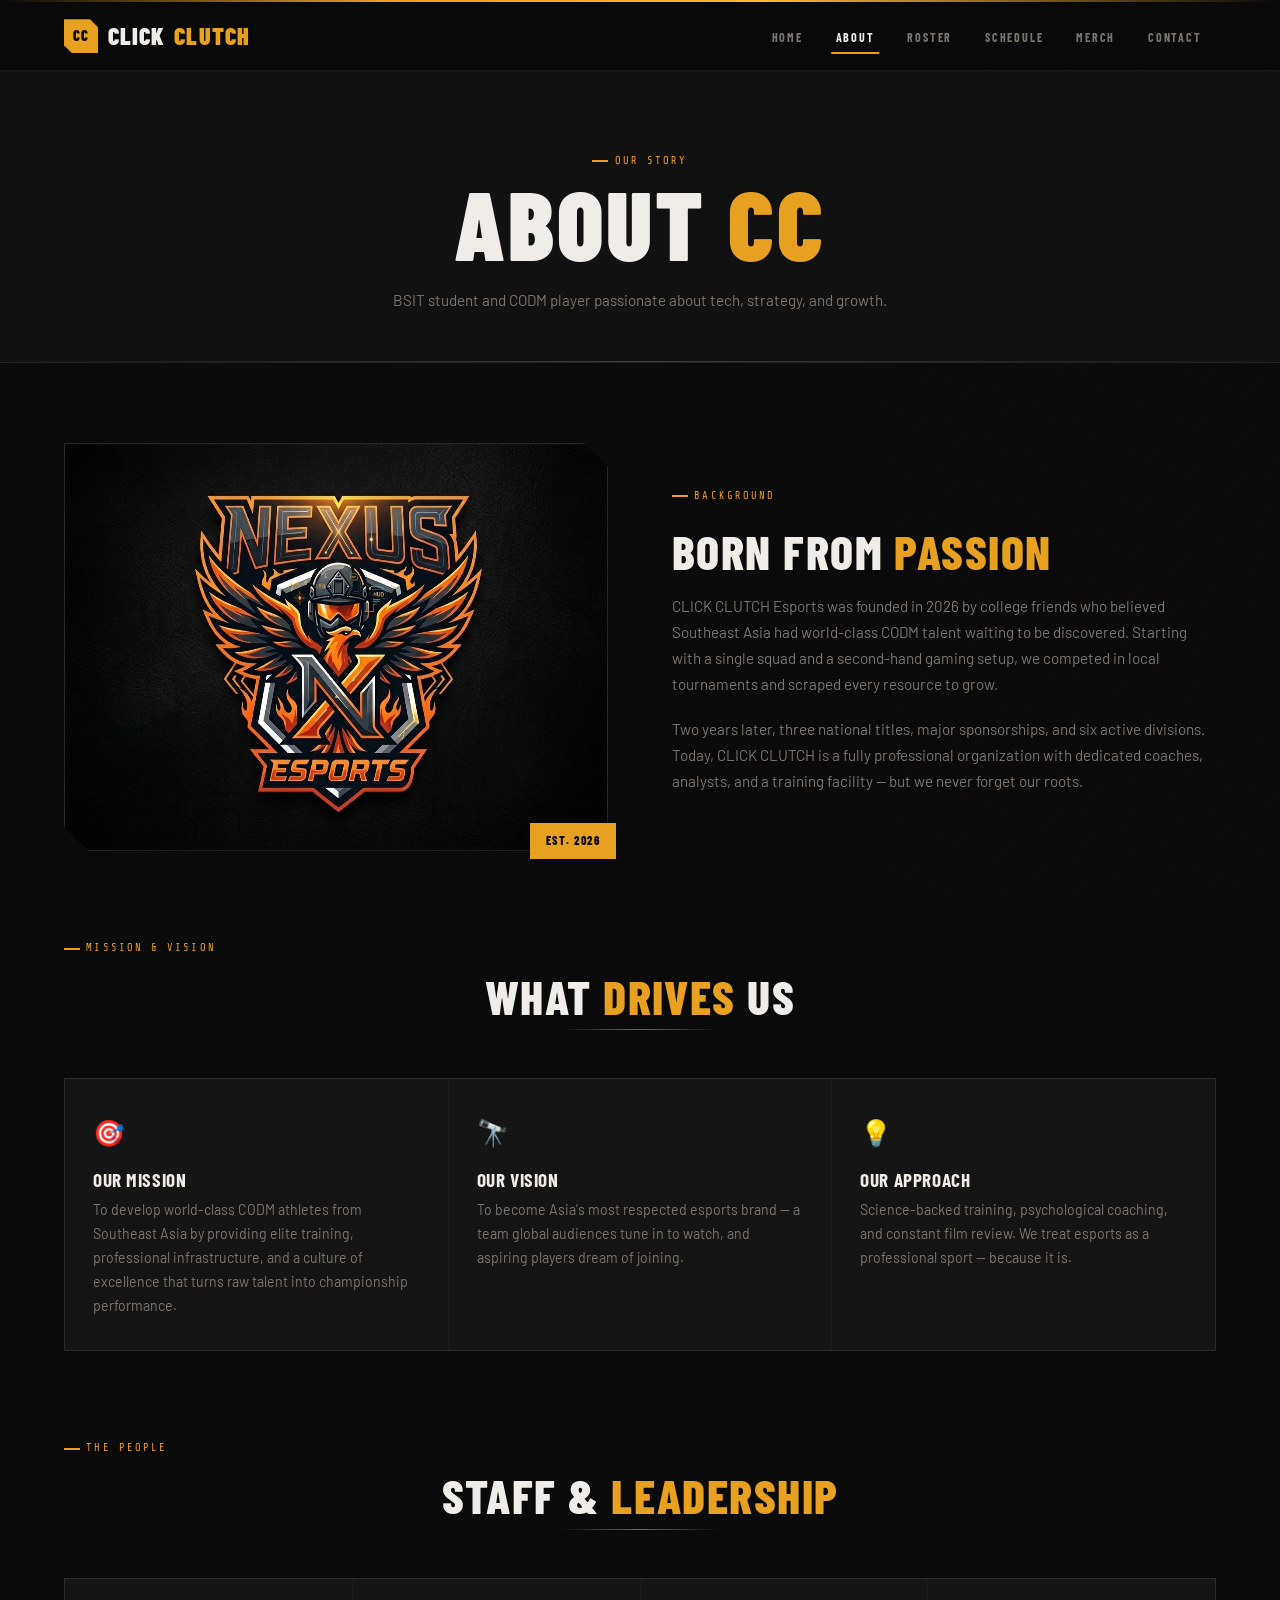
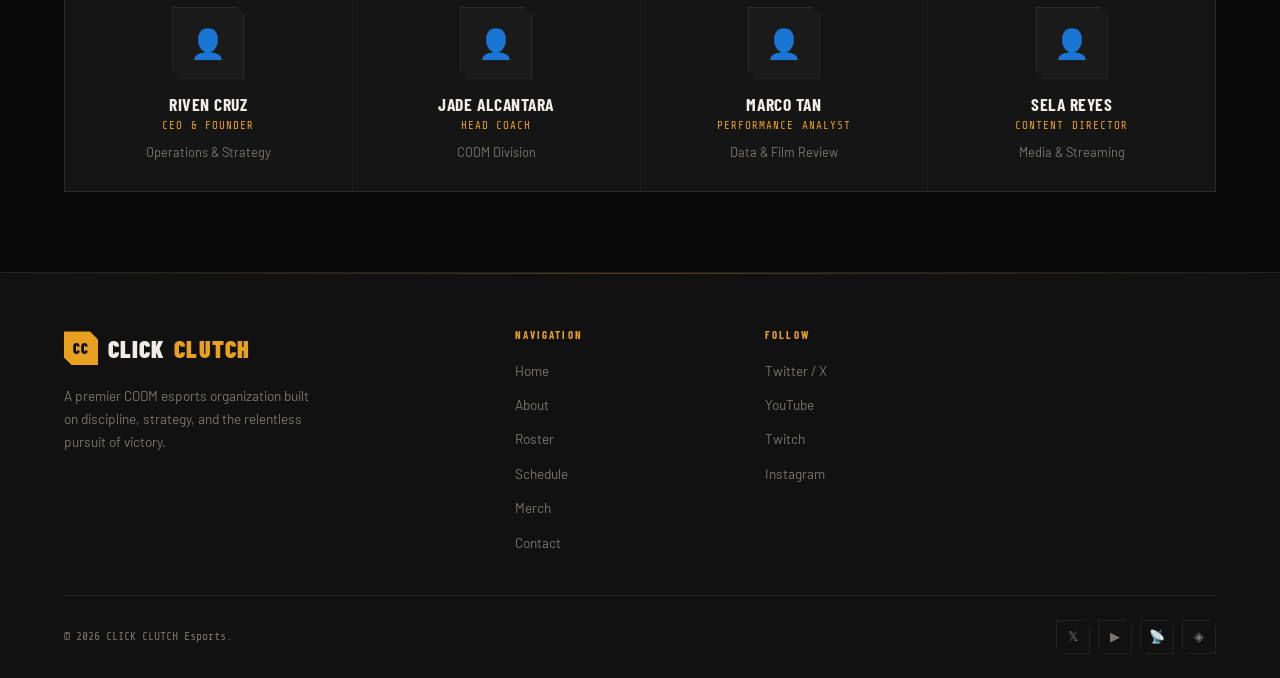
==== commit 47d83ca4: "adding thankyou page" ====
--- a/src/pages/about.html
+++ b/src/pages/about.html
@@ -34,7 +34,7 @@
     <section class="page-hero">
       <div class="container">
         <p class="tag" style="justify-content:center;">Our Story</p>
-        <h1>About <span style="color:var(--orange)">CLICK CLUTCH</span></h1>
+        <h1>About <span style="color:var(--orange)">CC</span></h1>
         <p>BSIT student and CODM player passionate about tech, strategy, and growth.</p>
       </div>
     </section>
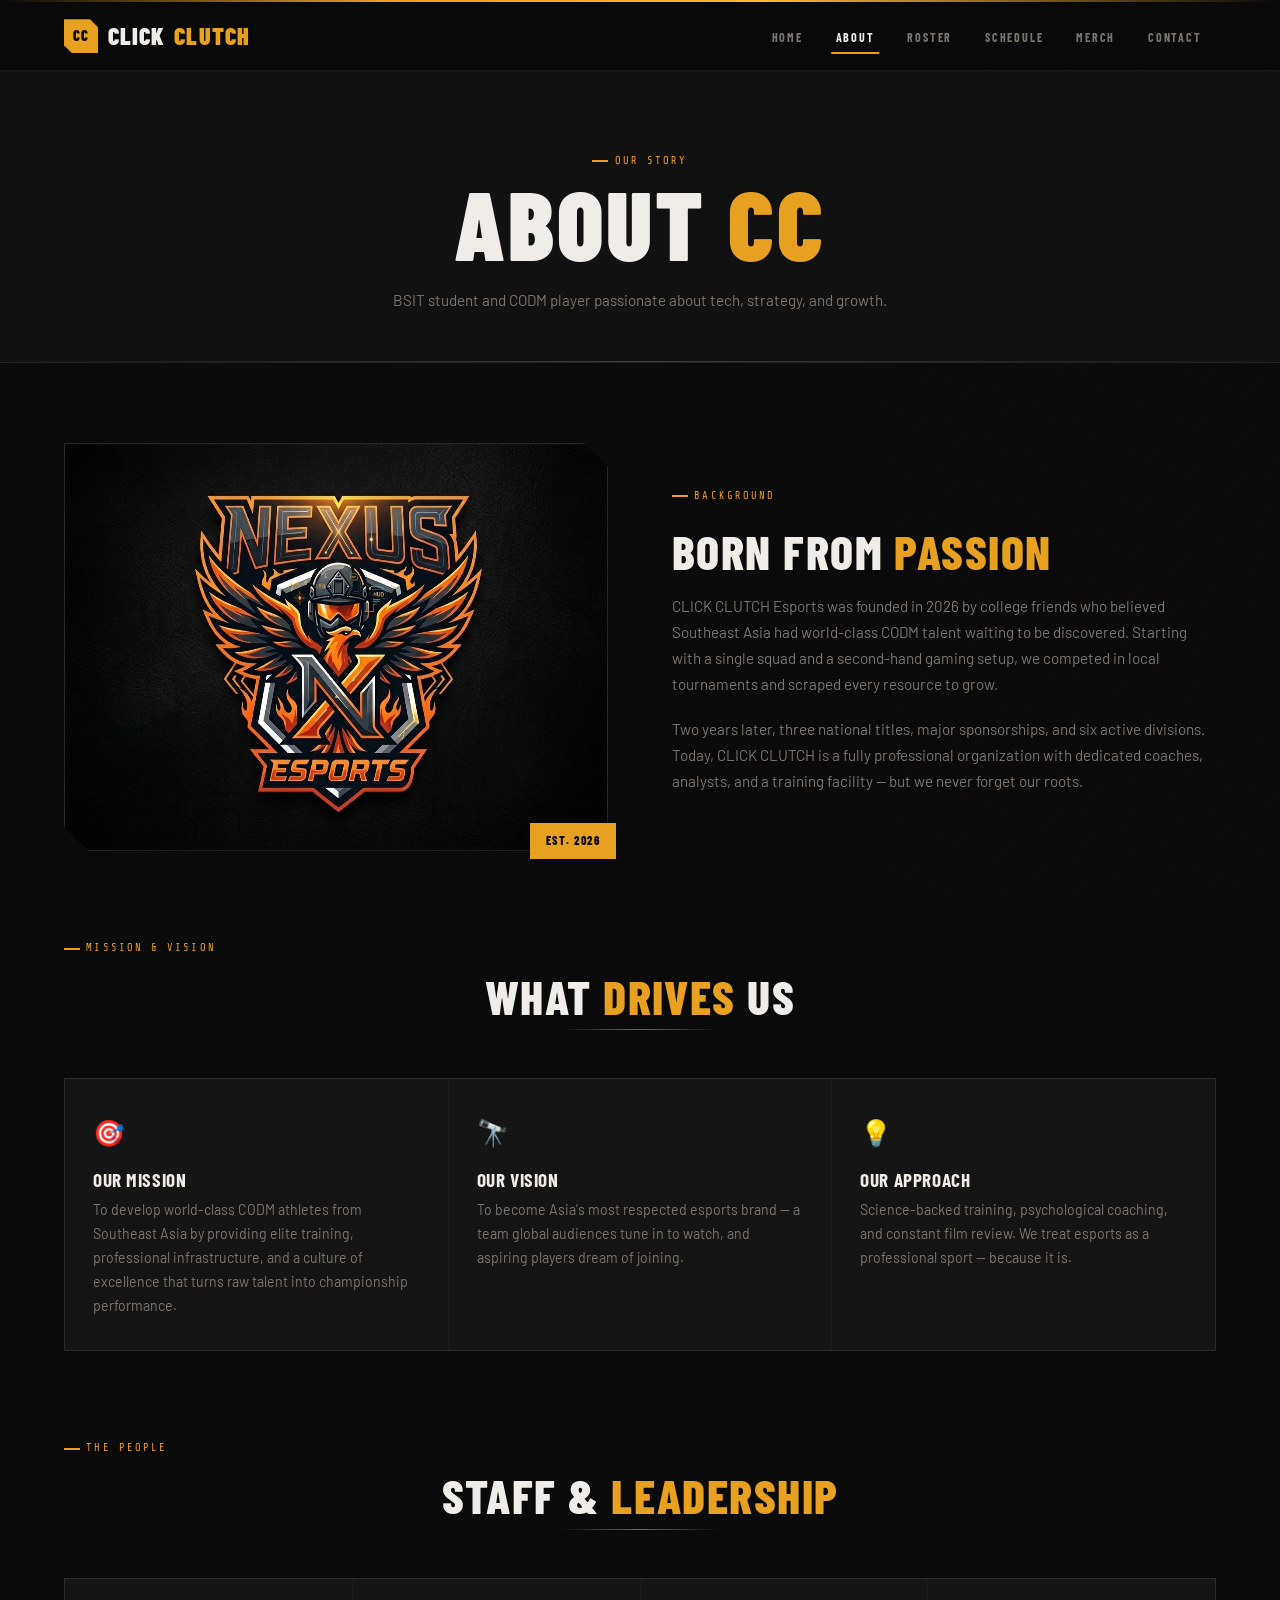
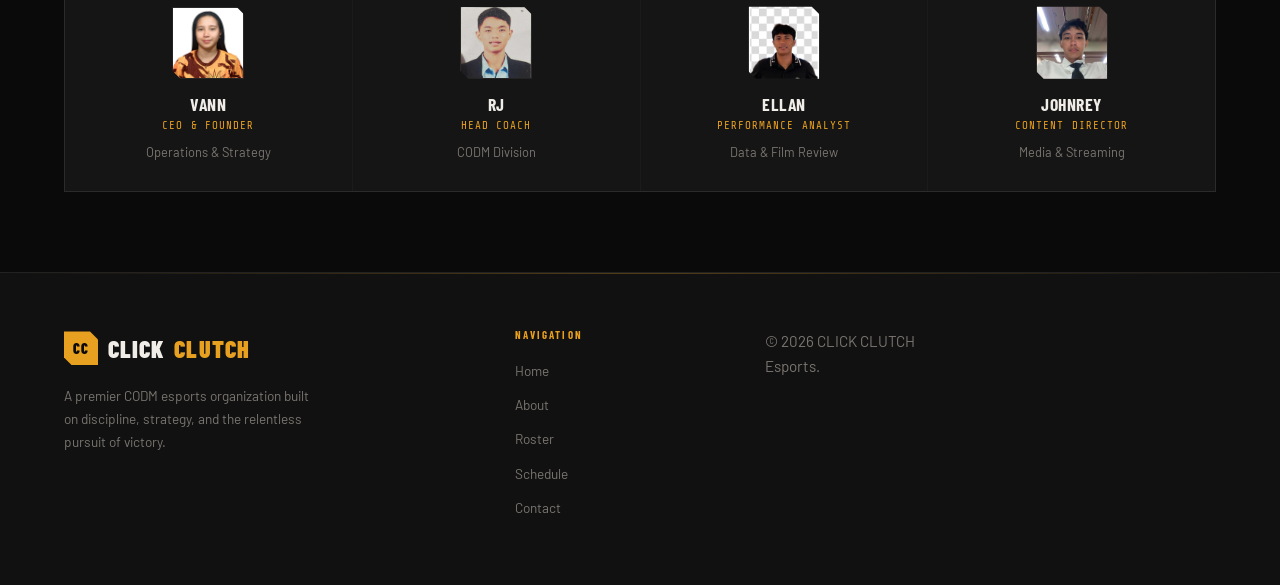
==== commit 91212ee3: "final" ====
--- a/src/pages/about.html
+++ b/src/pages/about.html
@@ -104,26 +104,34 @@
 
         <div class="members-grid">
           <div class="member-card">
-            <div class="member-avatar">👤</div>
-            <h3>Riven Cruz</h3>
+            <div class="member-avatar">
+              <img src="../images/profile/p1.jpg" alt="VANN - CEO & Founder" />
+            </div>
+            <h3>VANN</h3>
             <span class="member-role">CEO & Founder</span>
             <span class="member-game">Operations & Strategy</span>
           </div>
           <div class="member-card">
-            <div class="member-avatar">👤</div>
-            <h3>Jade Alcantara</h3>
+            <div class="member-avatar">
+              <img src="../images/profile/p2.jpg" alt="RJ - Head Coach" />
+            </div>
+            <h3>RJ</h3>
             <span class="member-role">Head Coach</span>
             <span class="member-game">CODM Division</span>
           </div>
           <div class="member-card">
-            <div class="member-avatar">👤</div>
-            <h3>Marco Tan</h3>
+            <div class="member-avatar">
+              <img src="../images/profile/p3.jpg" alt="ELLAN - Performance Analyst" />
+            </div>
+            <h3>ELLAN</h3>
             <span class="member-role">Performance Analyst</span>
             <span class="member-game">Data & Film Review</span>
           </div>
           <div class="member-card">
-            <div class="member-avatar">👤</div>
-            <h3>Sela Reyes</h3>
+            <div class="member-avatar">
+              <img src="../images/profile/p4.jpg" alt="JOHNREY - Content Director" />
+            </div>
+            <h3>JOHNREY</h3>
             <span class="member-role">Content Director</span>
             <span class="member-game">Media & Streaming</span>
           </div>
@@ -140,10 +148,7 @@
             <div class="logo-mark">CC</div>
             CLICK<span>CLUTCH</span>
           </a>
-          <p>
-            A premier CODM esports organization built on discipline, strategy, and the relentless pursuit of victory.
-          </p>
-
+          <p>A premier CODM esports organization built on discipline, strategy, and the relentless pursuit of victory.</p>
         </div>
         <div class="footer-col">
           <h4>Navigation</h4>
@@ -152,27 +157,11 @@
             <li><a href="about.html">About</a></li>
             <li><a href="roster.html">Roster</a></li>
             <li><a href="schedule.html">Schedule</a></li>
-            <li><a href="merch.html">Merch</a></li>
-          <li><a href="contact.html">Contact</a></li>
+            <li><a href="contact.html">Contact</a></li>
           </ul>
         </div>
         <div class="footer-col">
-          <h4>Follow</h4>
-          <ul>
-            <li><a href="#">Twitter / X</a></li>
-            <li><a href="#">YouTube</a></li>
-            <li><a href="#">Twitch</a></li>
-            <li><a href="#">Instagram</a></li>
-          </ul>
-        </div>
-      </div>
-      <div class="footer-bottom">
-        <p>© 2026 CLICK CLUTCH Esports.</p>
-        <div class="social-links">
-          <a href="#" aria-label="Twitter">𝕏</a>
-          <a href="#" aria-label="YouTube">▶</a>
-          <a href="#" aria-label="Twitch">📡</a>
-          <a href="#" aria-label="Instagram">◈</a>
+          <p>© 2026 CLICK CLUTCH Esports.</p>
         </div>
       </div>
     </div>
